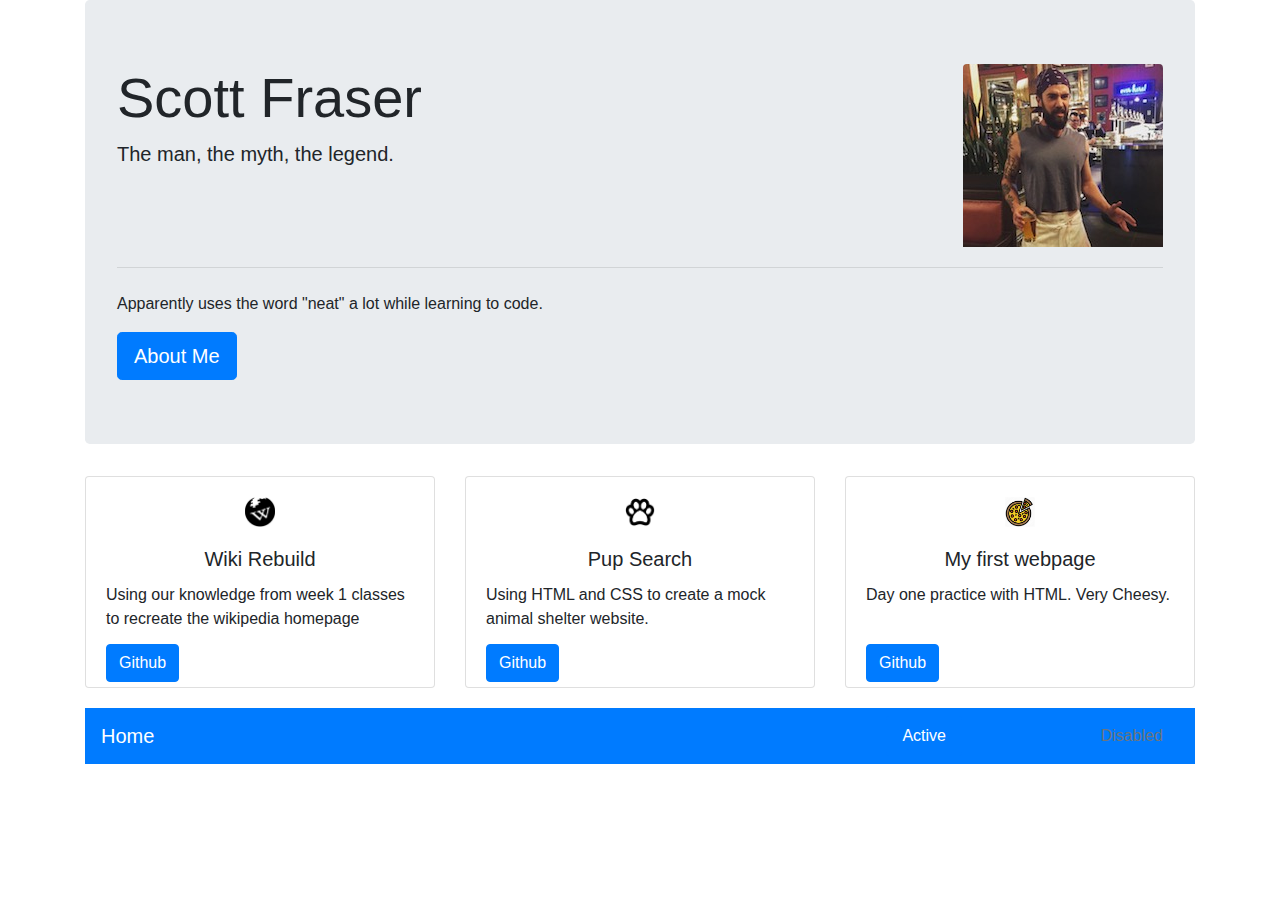
==== index.html @ 82d7b521 "fix spacing in cards" ====
<!DOCTYPE html>
<html lang="en" dir="ltr">
  <head>
    <link rel="stylesheet" href="css/styles.css" type="text/css">
    <link rel="stylesheet" href="css/bootstrap.css" type="text/css">
    <meta charset="utf-8">
    <title>Scott Fraser</title>
  </head>
  <body>
    <div class="container">
      <div class="jumbotron">
        <img src="img/chef.JPG" class="rounded float-right" alt="Chef Me">
        <h1 class="display-4">Scott Fraser</h1>
        <p class="lead">The man, the myth, the legend.</p>
        <hr class="my-4">
        <p>Apparently uses the word "neat" a lot while learning to code.</p>
        <a class="btn btn-primary btn-lg" href="#" role="button">About Me</a>
      </div>
      <div class="card-deck-wrapper">
        <div class="card-deck">
          <div class="card">
            <div class="card-body">
              <img src="img/wiki.png" alt="wikipedia" height="30" width="30">
              <h5 class="card-title">Wiki Rebuild</h5>
              <p class="card-text"> Using our knowledge from week 1 classes to recreate the wikipedia homepage</p>
              <a href="https://github.com/scottafraser/wiki" class="btn btn-primary">Github</a>
            </div>
          </div>
          <div class="card">
            <div class="card-body">
              <img src="img/pup.png" alt="pawprint" height="30" width="30">
              <h5 class="card-title">Pup Search</h5>
              <p class="card-text"> Using HTML and CSS to create a mock animal shelter website.</p>
              <a href="https://github.com/scottafraser/shelter" class="btn btn-primary">Github</a>
            </div>
          </div>
          <div class="card">
            <div class="card-body">
              <img src="img/pizza.jpeg" alt="pawprint" height="30" width="30">
              <h5 class="card-title">My first webpage</h5>
              <p class="card-text"> Day one practice with HTML. Very Cheesy.</p>
              <a href="https://github.com/scottafraser/first-webpage" class="btn btn-primary">Github</a>
            </div>
          </div>
        </div>
      </div>
        <nav class="navbar navbar-dark bg-primary">
          <a class="navbar-brand" href="#">Home</a>
            <ul class="nav nav-pills">
              <li class="nav-item">
                <a class="nav-link active" href="#">Active</a>
              </li>
              <li class="nav-item">
                <a class="nav-link" href="#">Link</a>
              </li>
              <li class="nav-item">
                <a class="nav-link" href="#">Link</a>
              </li>
              <li class="nav-item">
                <a class="nav-link disabled" href="#">Disabled</a>
              </li>
            </ul>
        </nav>
      </div>
  </body>
</html>
---- css/styles.css ----
button:hover, a:hover {
    opacity: 0.7;
}



.jumbotron img {
  padding-bottom: 20px;
}

.my-4 {
  clear: right;
}

.navbar navbar-dark bg-primary {
  padding-top: 600px;
}

.card img{
  display: block;
  margin-left: auto;
  margin-right: auto;
}

.card-title {
  padding-top: 20px;
  text-align: center;
}

.card-text {
  padding-bottom: 20px;
}

.card a {
  position: absolute;
  bottom: 0;
  margin-bottom: 5px;
}

.card-deck-wrapper {
  margin-bottom: 20px;
}
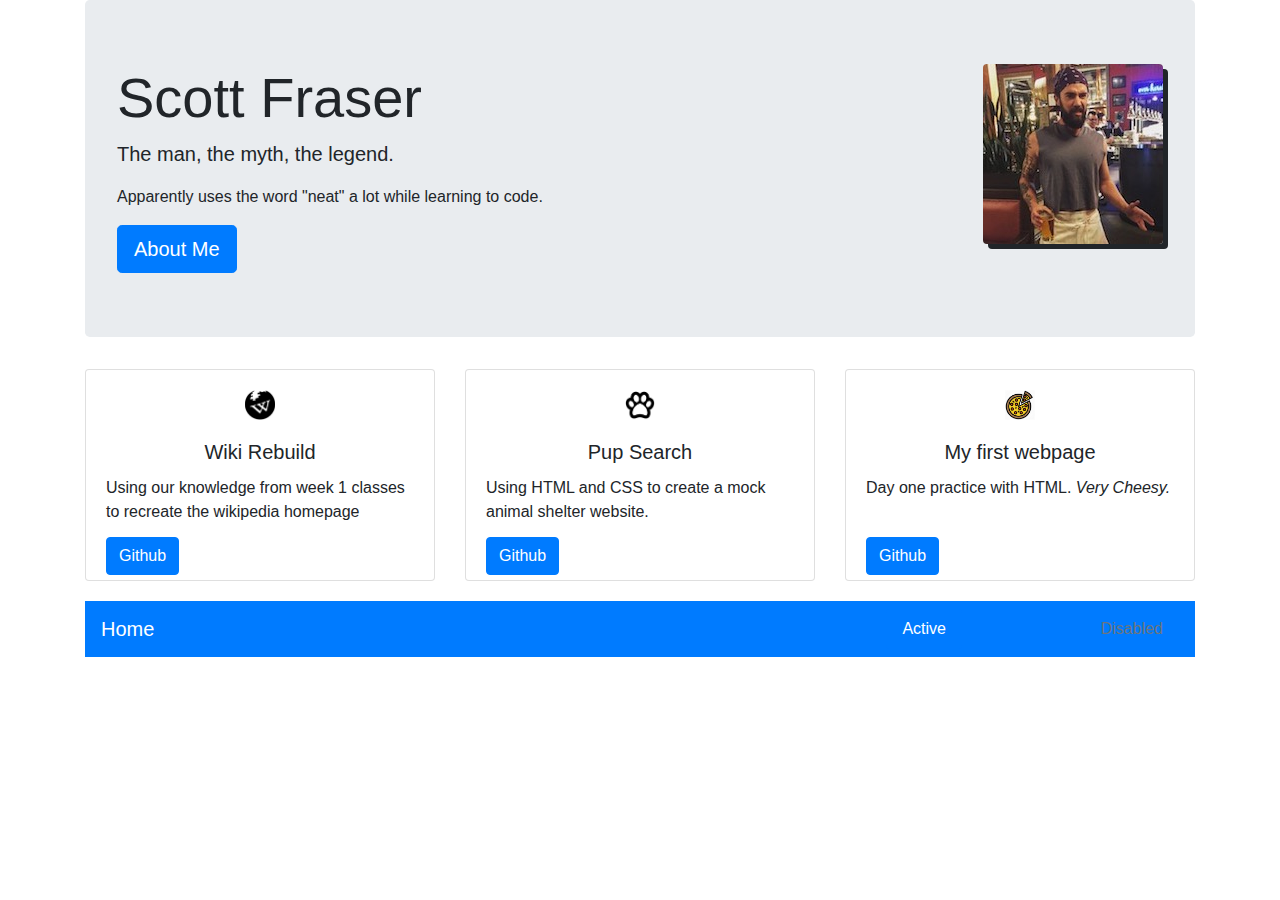
==== commit 7bb0d957: "create aboutme.html" ====
--- a/index.html
+++ b/index.html
@@ -10,11 +10,10 @@
     <div class="container">
       <div class="jumbotron">
         <img src="img/chef.JPG" class="rounded float-right" alt="Chef Me">
-        <h1 class="display-4">Scott Fraser</h1>
+        <h1 class="display-4"><strong>Scott Fraser</strong></h1>
         <p class="lead">The man, the myth, the legend.</p>
-        <hr class="my-4">
         <p>Apparently uses the word "neat" a lot while learning to code.</p>
-        <a class="btn btn-primary btn-lg" href="#" role="button">About Me</a>
+        <a class="btn btn-primary btn-lg" href="aboutme.html" role="button">About Me</a>
       </div>
       <div class="card-deck-wrapper">
         <div class="card-deck">
@@ -38,7 +37,7 @@
             <div class="card-body">
               <img src="img/pizza.jpeg" alt="pawprint" height="30" width="30">
               <h5 class="card-title">My first webpage</h5>
-              <p class="card-text"> Day one practice with HTML. Very Cheesy.</p>
+              <p class="card-text"> Day one practice with HTML. <em>Very Cheesy.</em></p>
               <a href="https://github.com/scottafraser/first-webpage" class="btn btn-primary">Github</a>
             </div>
           </div>
--- a/css/styles.css
+++ b/css/styles.css
@@ -3,16 +3,20 @@
     opacity: 0.7;
 }
 
-
+.jumbotron {
+  background-image: url("img/mtn.jpeg");
+}
 
 .jumbotron img {
-  padding-bottom: 20px;
+  padding-bottom: ;
+  box-shadow: 5px 5px;
 }
 
-.my-4 {
-  clear: right;
+.jumbotron
+p
+a {
+  float: left
 }
-
 .navbar navbar-dark bg-primary {
   padding-top: 600px;
 }
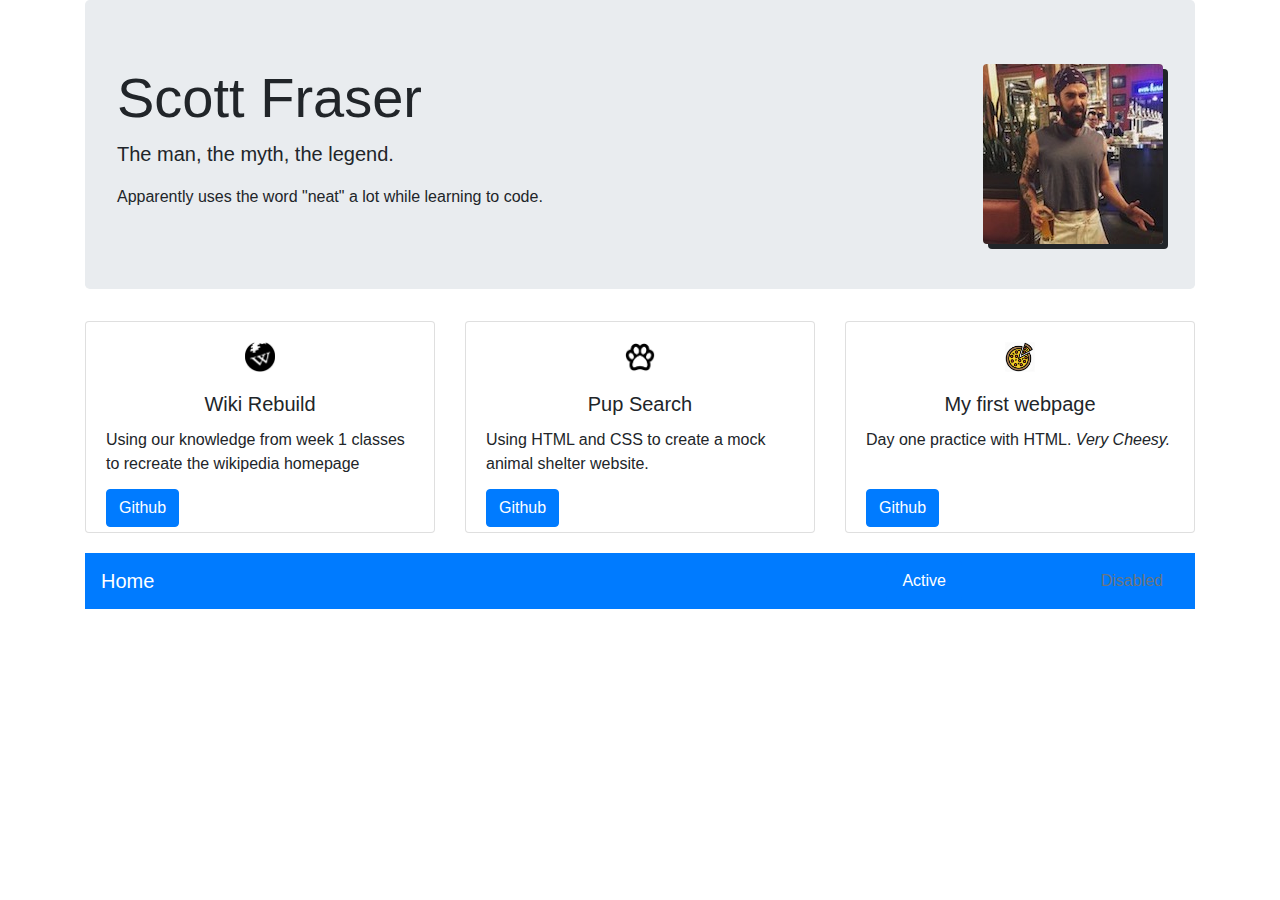
==== commit 71d59c53: "remove second page, add background image" ====
--- a/index.html
+++ b/index.html
@@ -13,7 +13,6 @@
         <h1 class="display-4"><strong>Scott Fraser</strong></h1>
         <p class="lead">The man, the myth, the legend.</p>
         <p>Apparently uses the word "neat" a lot while learning to code.</p>
-        <a class="btn btn-primary btn-lg" href="aboutme.html" role="button">About Me</a>
       </div>
       <div class="card-deck-wrapper">
         <div class="card-deck">
--- a/css/styles.css
+++ b/css/styles.css
@@ -1,6 +1,11 @@
 
 button:hover, a:hover {
     opacity: 0.7;
+}
+
+body {
+    background-image: url(../img/cloudy-day.png);
+
 }
 
 .jumbotron {
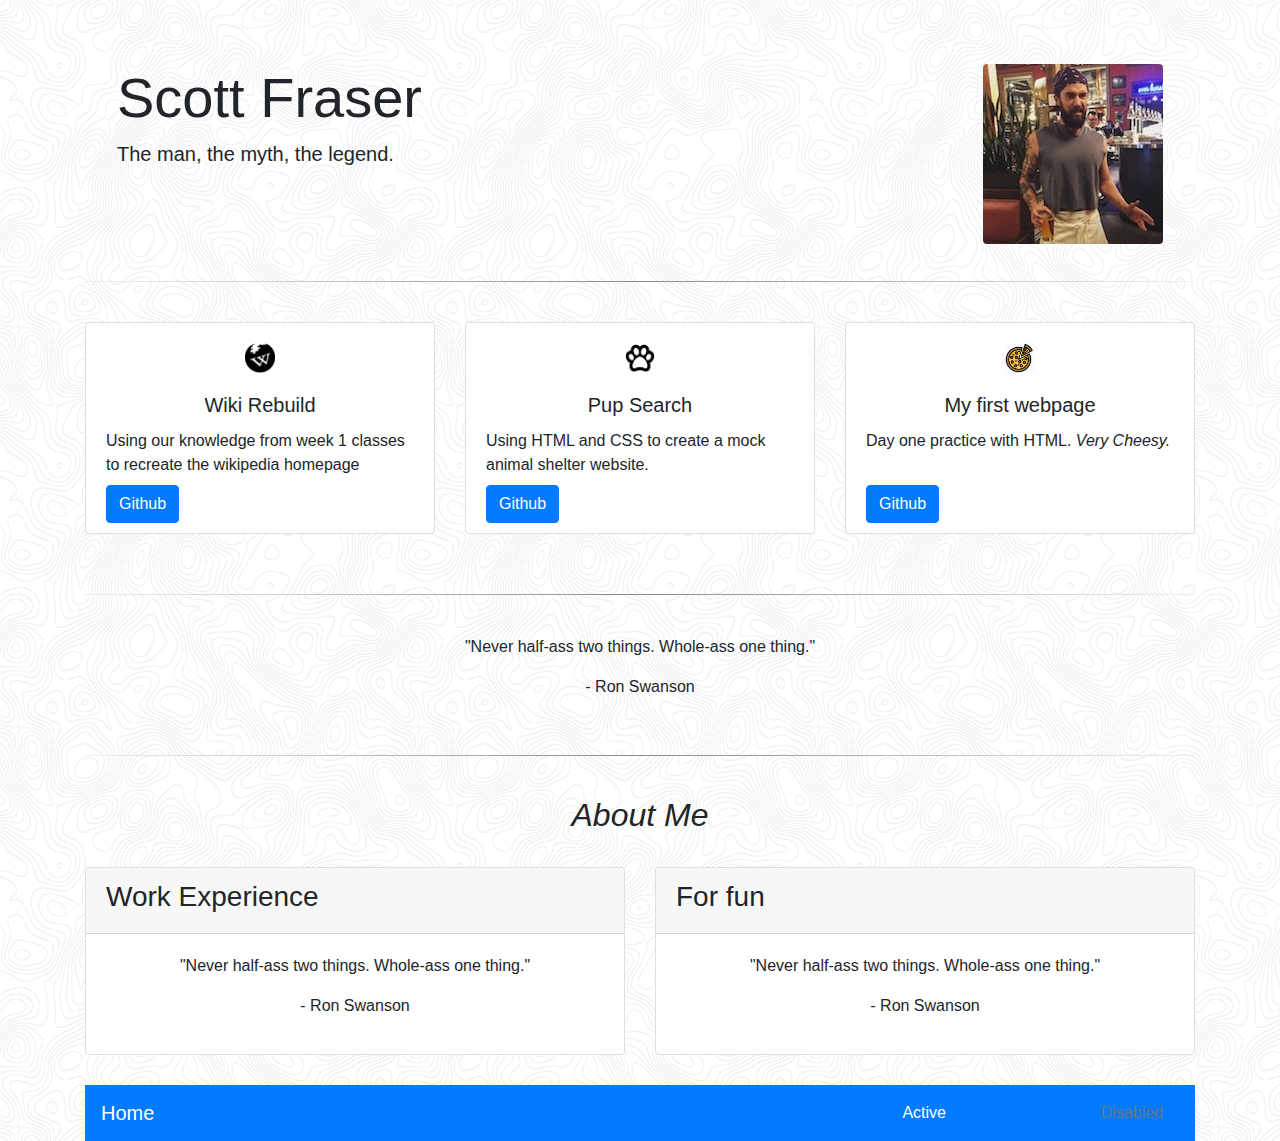
==== commit 1a9c4952: "about me sections" ====
--- a/index.html
+++ b/index.html
@@ -12,8 +12,9 @@
         <img src="img/chef.JPG" class="rounded float-right" alt="Chef Me">
         <h1 class="display-4"><strong>Scott Fraser</strong></h1>
         <p class="lead">The man, the myth, the legend.</p>
-        <p>Apparently uses the word "neat" a lot while learning to code.</p>
       </div>
+      <hr class="style14">
+      <br>
       <div class="card-deck-wrapper">
         <div class="card-deck">
           <div class="card">
@@ -42,6 +43,38 @@
           </div>
         </div>
       </div>
+      <br>
+      <hr class="style14">
+      <br>
+      <blockquote>
+        <p>"Never half-ass two things. Whole-ass one thing."</p>
+        <footer> - Ron Swanson </footer>
+      </blockquote>
+      <br>
+      <hr class="style14">
+      <br>
+      <h2>About Me</h2>
+      <br>
+      <div class="card-deck">
+        <div class="card">
+          <div class="card-header"><h3>Work Experience</h3></div>
+          <div class="card-body">
+            <blockquote>
+              <p>"Never half-ass two things. Whole-ass one thing."</p>
+              <footer> - Ron Swanson </footer>
+            </blockquote>
+          </div>
+        </div>
+        <div class="card">
+          <div class="card-header"><h3>For fun</h3></div>
+          <div class="card-body">
+            <blockquote>
+              <p>"Never half-ass two things. Whole-ass one thing."</p>
+              <footer> - Ron Swanson </footer>
+            </blockquote>
+          </div>
+        </div>
+      </div>
         <nav class="navbar navbar-dark bg-primary">
           <a class="navbar-brand" href="#">Home</a>
             <ul class="nav nav-pills">
--- a/css/styles.css
+++ b/css/styles.css
@@ -4,12 +4,13 @@
 }
 
 body {
-    background-image: url(../img/cloudy-day.png);
-
+    background-image: url(../img/topography.png);
 }
 
 .jumbotron {
   background-image: url("img/mtn.jpeg");
+    background-color:transparent !important;
+}
 }
 
 .jumbotron img {
@@ -44,9 +45,31 @@
 .card a {
   position: absolute;
   bottom: 0;
-  margin-bottom: 5px;
+  margin-bottom: 10px;
 }
 
 .card-deck-wrapper {
   margin-bottom: 20px;
 }
+
+hr.style14 {
+  border: 0;
+  height: 1px;
+  background-image: -webkit-linear-gradient(left, #f0f0f0, #8c8b8b, #f0f0f0);
+  background-image: -moz-linear-gradient(left, #f0f0f0, #8c8b8b, #f0f0f0);
+  background-image: -ms-linear-gradient(left, #f0f0f0, #8c8b8b, #f0f0f0);
+  background-image: -o-linear-gradient(left, #f0f0f0, #8c8b8b, #f0f0f0);
+}
+
+blockquote {
+  text-align: center;
+}
+
+h2 {
+  text-align: center;
+  font-style: italic;
+}
+
+nav {
+  margin-top: 30px;
+}
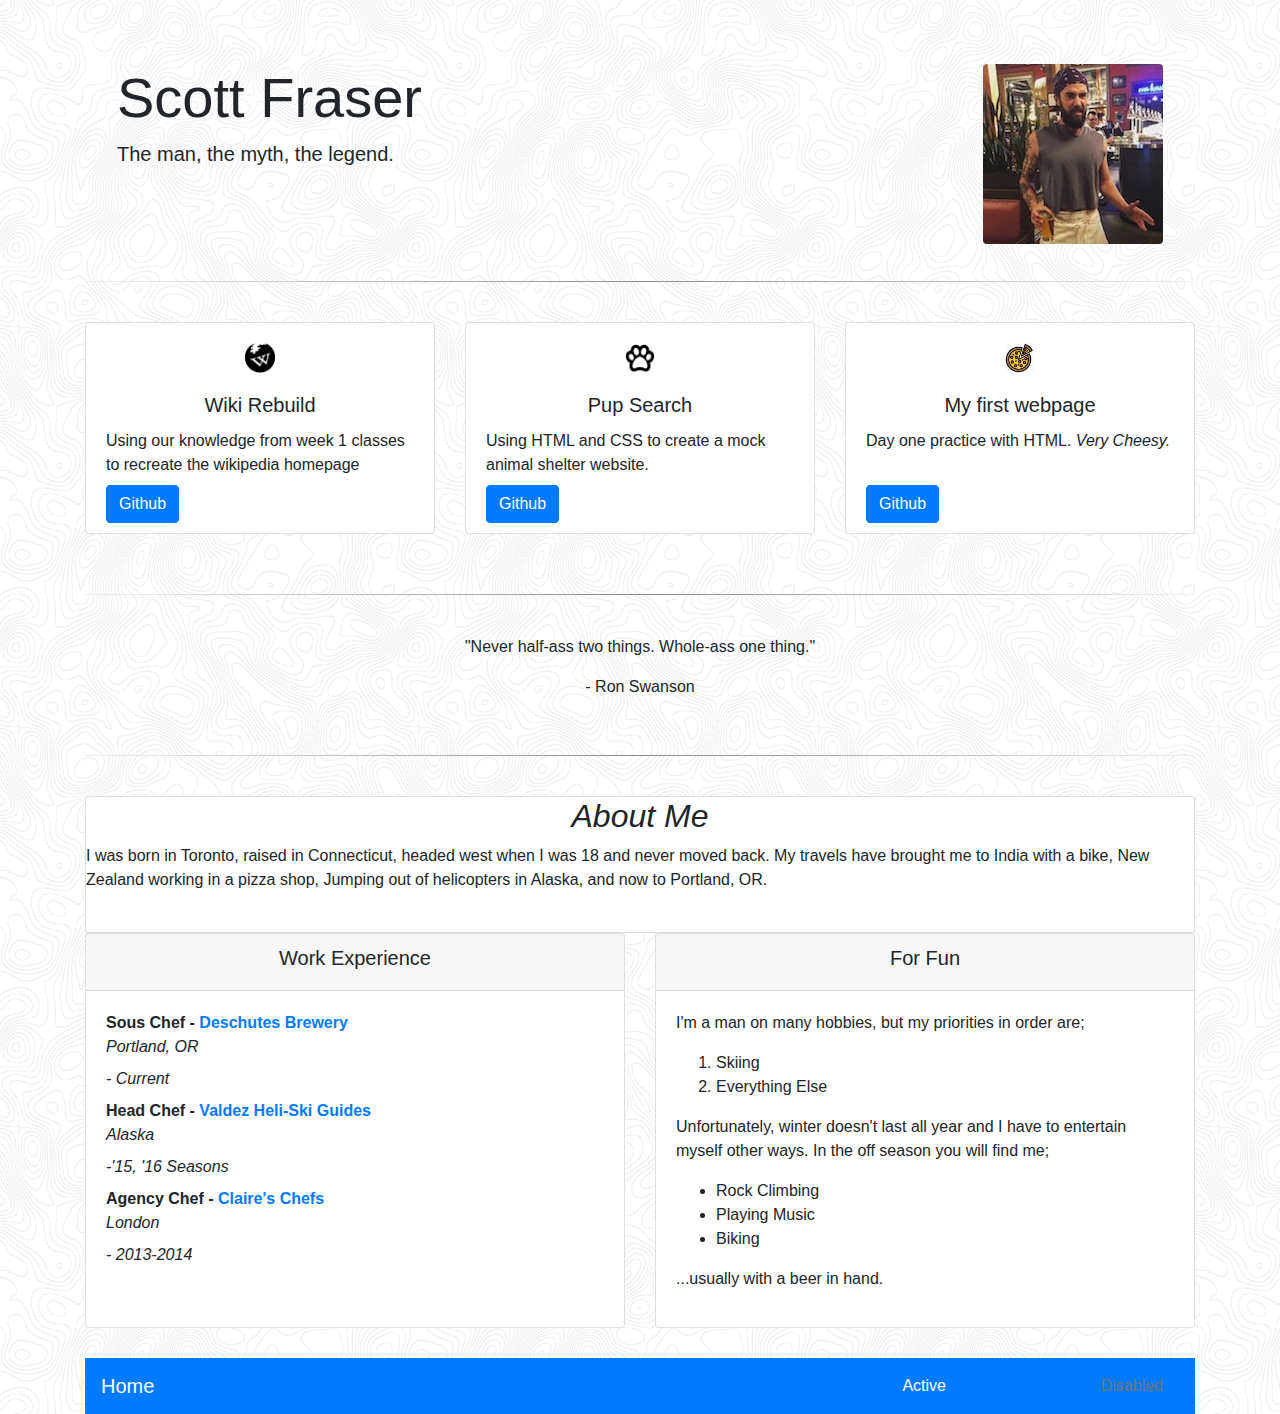
==== commit f74972cd: "add about me section, fill in work and for fun sections, create links to work:" ====
--- a/index.html
+++ b/index.html
@@ -53,25 +53,44 @@
       <br>
       <hr class="style14">
       <br>
-      <h2>About Me</h2>
-      <br>
+      <div class="card">
+        <h2>About Me</h2>
+        <p>I was born in Toronto, raised in Connecticut, headed west when I was 18 and never moved back. My travels have brought me to India with a bike, New Zealand working in a pizza shop, Jumping out of helicopters in Alaska, and now to Portland, OR.</p>
+        <br>
+      </div>
       <div class="card-deck">
         <div class="card">
-          <div class="card-header"><h3>Work Experience</h3></div>
+          <div class="card-header"><h5>Work Experience</h5></div>
           <div class="card-body">
-            <blockquote>
-              <p>"Never half-ass two things. Whole-ass one thing."</p>
-              <footer> - Ron Swanson </footer>
-            </blockquote>
+            <dl>
+              <dt>Sous Chef - <a href="https://www.deschutesbrewery.com/">Deschutes Brewery</a></dt>
+              <dd> Portland, OR</dd>
+              <dd>- Current</dd>
+              <dt>Head Chef - <a href="https://www.valdezheliskiguides.com/">Valdez Heli-Ski Guides</a></dt>
+              <dd> Alaska</dd>
+              <dd>-'15, '16 Seasons</dd>
+              <dt>Agency Chef - <a href="http://www.claireschefs.com/">Claire's Chefs</a></dt>
+              <dd> London</dd>
+              <dd>- 2013-2014</dd>
+            </dl>
           </div>
         </div>
         <div class="card">
-          <div class="card-header"><h3>For fun</h3></div>
+          <div class="card-header"><h5>For Fun</h5></div>
           <div class="card-body">
-            <blockquote>
-              <p>"Never half-ass two things. Whole-ass one thing."</p>
-              <footer> - Ron Swanson </footer>
-            </blockquote>
+            <p>I'm a man on many hobbies, but my priorities in order are;</p>
+            <ol>
+              <li>Skiing</li>
+              <li>Everything Else</li>
+            </ol>
+            <p>Unfortunately, winter doesn't last all year and I have to entertain myself other ways. In the off season you will find me;</p>
+            <ul>
+              <li>Rock Climbing</li>
+              <li>Playing Music</li>
+              <li>Biking</li>
+            </ul>
+            <p>...usually with a beer in hand.</p>
+
           </div>
         </div>
       </div>
--- a/css/styles.css
+++ b/css/styles.css
@@ -42,7 +42,7 @@
   padding-bottom: 20px;
 }
 
-.card a {
+.btn {
   position: absolute;
   bottom: 0;
   margin-bottom: 10px;
@@ -65,8 +65,16 @@
   text-align: center;
 }
 
+h5 {
+  text-align: center;
+}
+
 h2 {
   text-align: center;
+  font-style: italic;
+}
+
+dd {
   font-style: italic;
 }
 
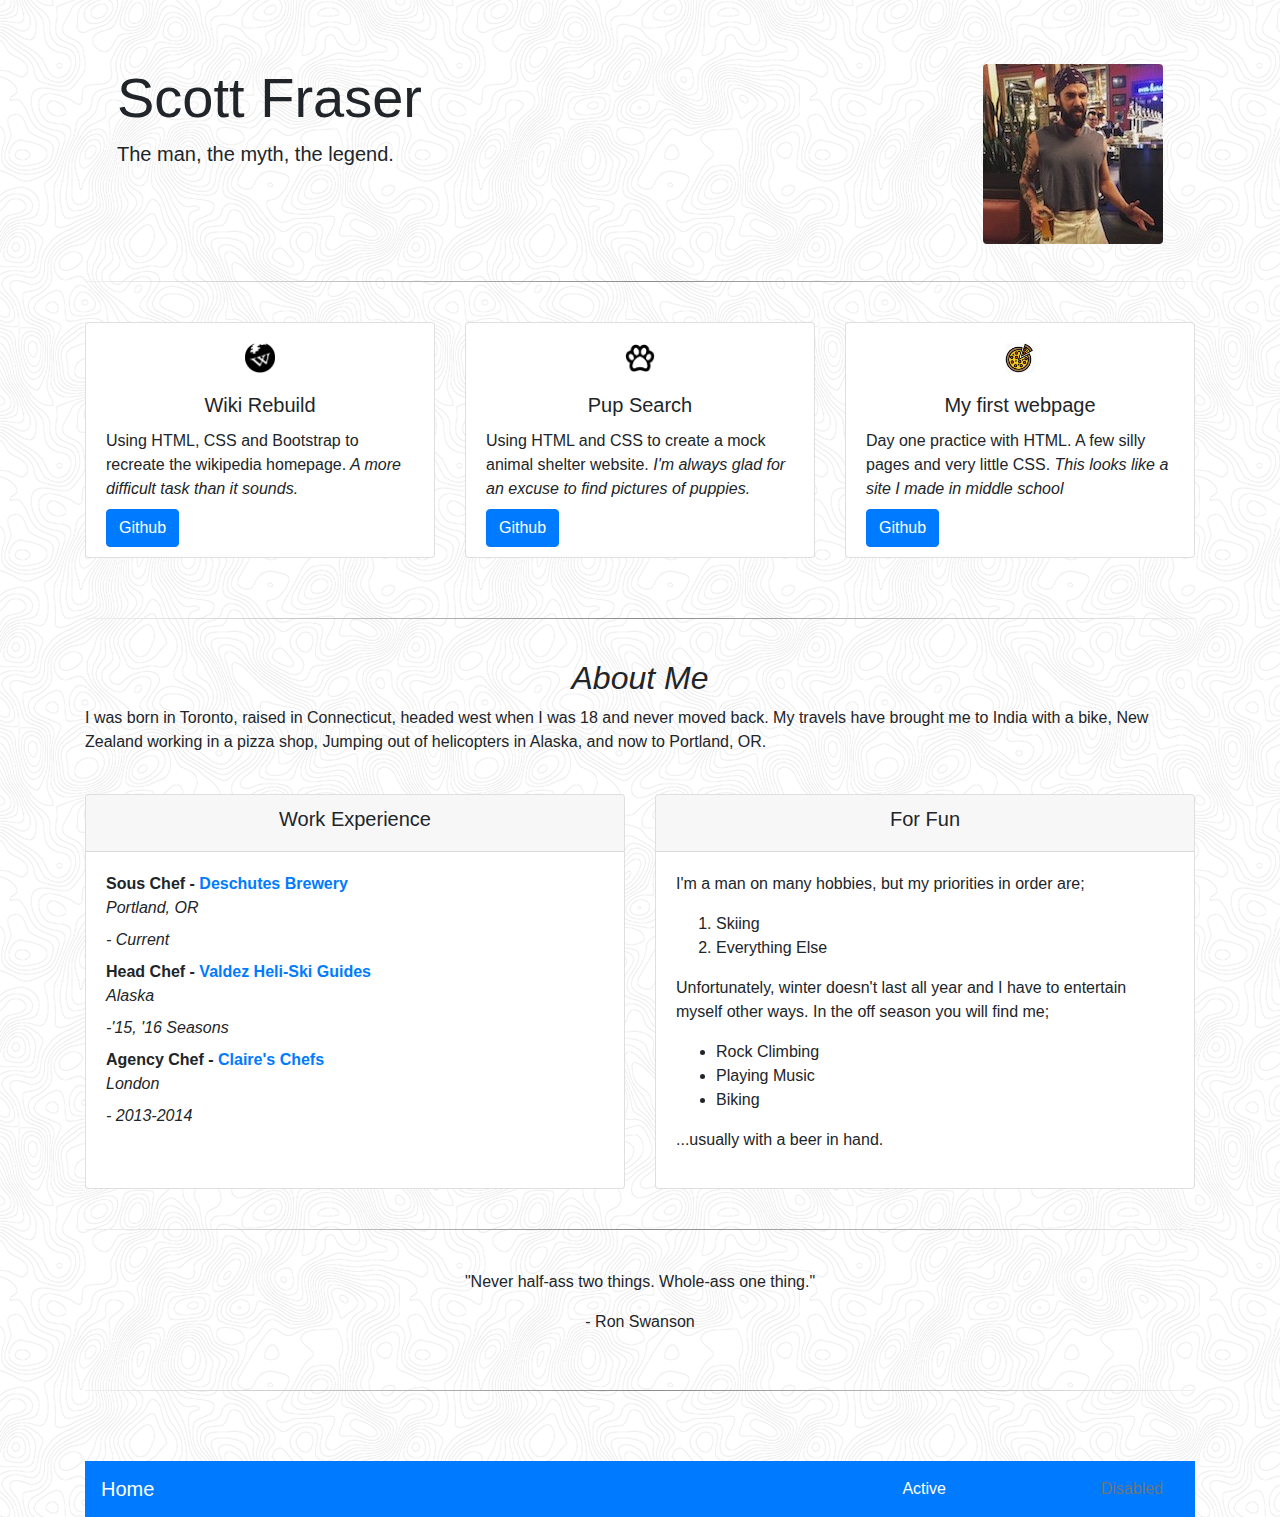
==== commit 22a12797: "move quote, add spans to project description" ====
--- a/index.html
+++ b/index.html
@@ -21,7 +21,7 @@
             <div class="card-body">
               <img src="img/wiki.png" alt="wikipedia" height="30" width="30">
               <h5 class="card-title">Wiki Rebuild</h5>
-              <p class="card-text"> Using our knowledge from week 1 classes to recreate the wikipedia homepage</p>
+              <p class="card-text"> Using HTML, CSS and Bootstrap to recreate the wikipedia homepage.<span class="description"> A more difficult task than it sounds.</span> </p>
               <a href="https://github.com/scottafraser/wiki" class="btn btn-primary">Github</a>
             </div>
           </div>
@@ -29,7 +29,7 @@
             <div class="card-body">
               <img src="img/pup.png" alt="pawprint" height="30" width="30">
               <h5 class="card-title">Pup Search</h5>
-              <p class="card-text"> Using HTML and CSS to create a mock animal shelter website.</p>
+              <p class="card-text"> Using HTML and CSS to create a mock animal shelter website. <span class="description"> I'm always glad for an excuse to find pictures of puppies.</span></p>
               <a href="https://github.com/scottafraser/shelter" class="btn btn-primary">Github</a>
             </div>
           </div>
@@ -37,7 +37,7 @@
             <div class="card-body">
               <img src="img/pizza.jpeg" alt="pawprint" height="30" width="30">
               <h5 class="card-title">My first webpage</h5>
-              <p class="card-text"> Day one practice with HTML. <em>Very Cheesy.</em></p>
+              <p class="card-text"> Day one practice with HTML. A few silly pages and very little CSS.<span class="description"> This looks like a site I made in middle school</span></p>
               <a href="https://github.com/scottafraser/first-webpage" class="btn btn-primary">Github</a>
             </div>
           </div>
@@ -46,18 +46,9 @@
       <br>
       <hr class="style14">
       <br>
-      <blockquote>
-        <p>"Never half-ass two things. Whole-ass one thing."</p>
-        <footer> - Ron Swanson </footer>
-      </blockquote>
+      <h2>About Me</h2>
+      <p>I was born in Toronto, raised in Connecticut, headed west when I was 18 and never moved back. My travels have brought me to India with a bike, New Zealand working in a pizza shop, Jumping out of helicopters in Alaska, and now to Portland, OR.</p>
       <br>
-      <hr class="style14">
-      <br>
-      <div class="card">
-        <h2>About Me</h2>
-        <p>I was born in Toronto, raised in Connecticut, headed west when I was 18 and never moved back. My travels have brought me to India with a bike, New Zealand working in a pizza shop, Jumping out of helicopters in Alaska, and now to Portland, OR.</p>
-        <br>
-      </div>
       <div class="card-deck">
         <div class="card">
           <div class="card-header"><h5>Work Experience</h5></div>
@@ -94,6 +85,16 @@
           </div>
         </div>
       </div>
+      <br>
+      <hr class="style14">
+      <br>
+      <blockquote>
+        <p>"Never half-ass two things. Whole-ass one thing."</p>
+        <footer> - Ron Swanson </footer>
+      </blockquote>
+      <br>
+      <hr class="style14">
+      <br>
         <nav class="navbar navbar-dark bg-primary">
           <a class="navbar-brand" href="#">Home</a>
             <ul class="nav nav-pills">
--- a/css/styles.css
+++ b/css/styles.css
@@ -7,6 +7,10 @@
     background-image: url(../img/topography.png);
 }
 
+.description {
+  font-style: italic;
+  font-weight: lighter;
+}
 .jumbotron {
   background-image: url("img/mtn.jpeg");
     background-color:transparent !important;
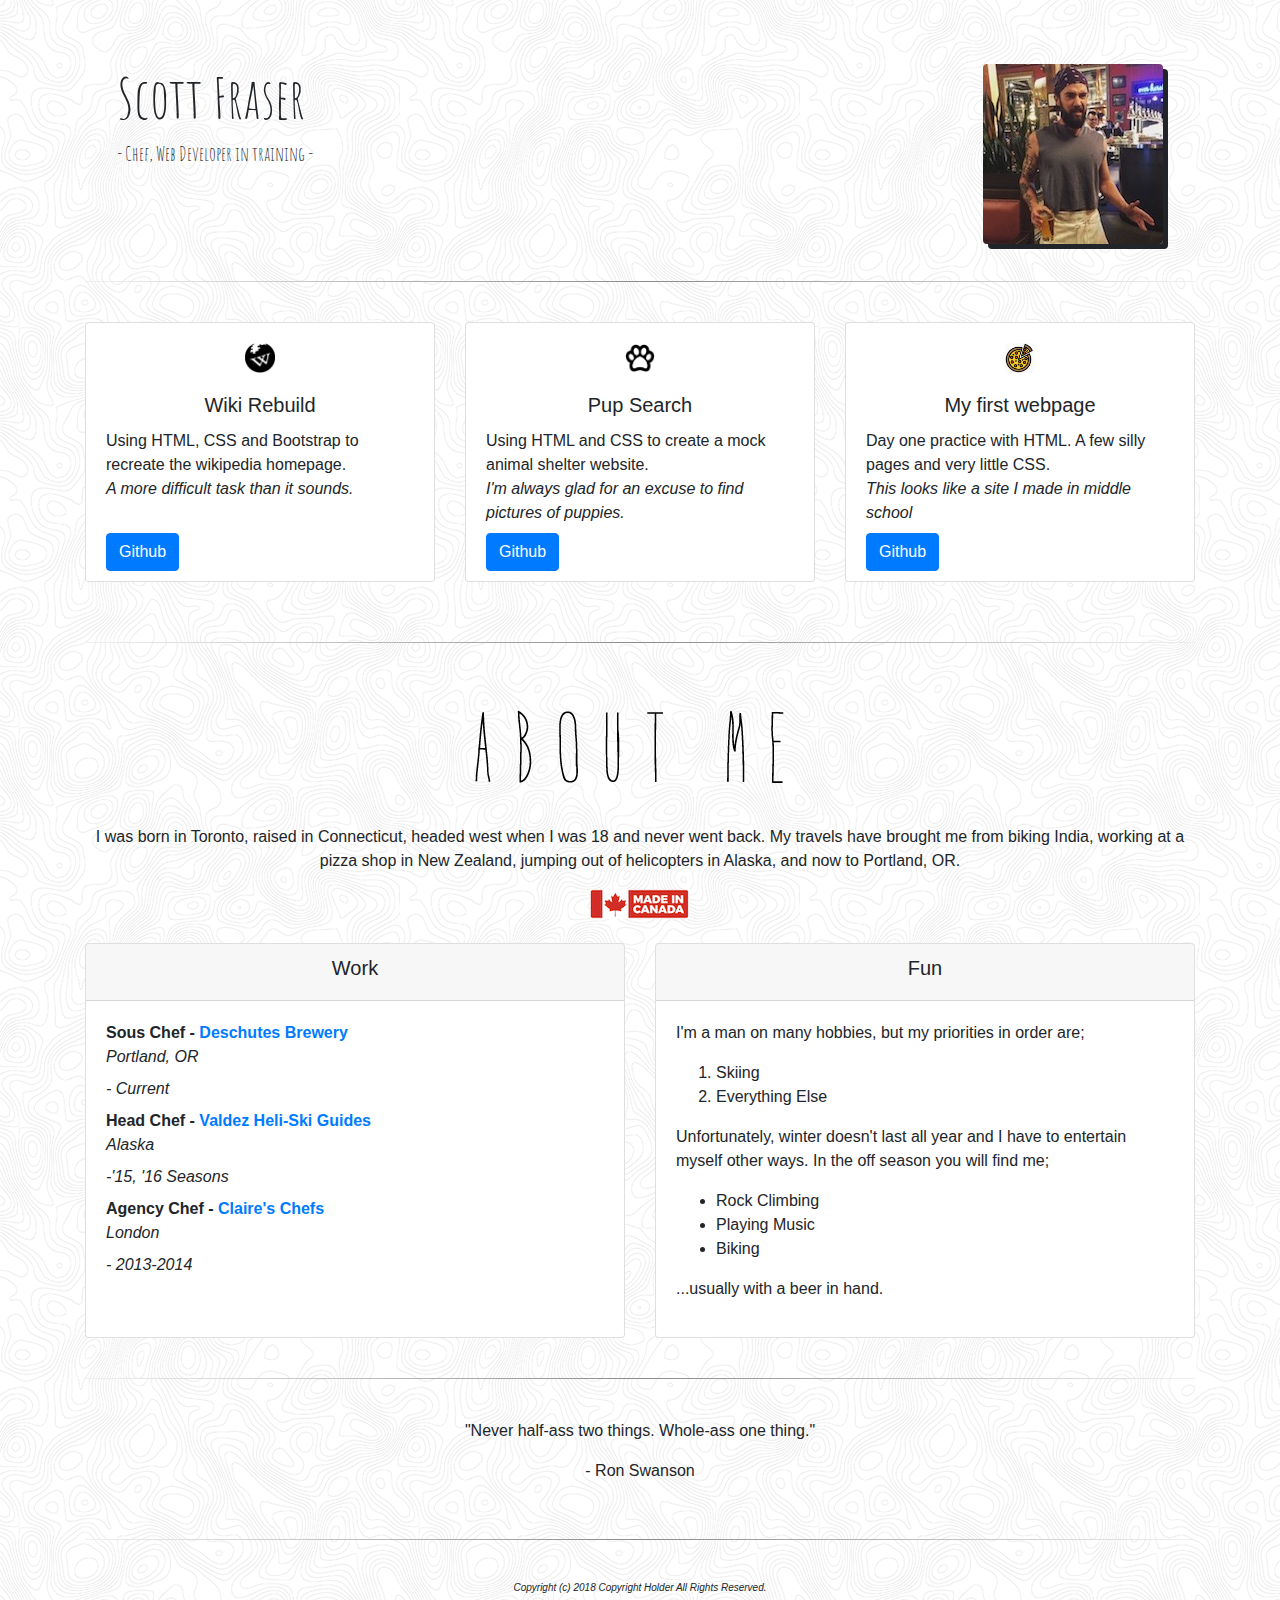
==== commit ccadae59: "added made in canada, adjusted jumbo font, text editing" ====
--- a/index.html
+++ b/index.html
@@ -3,6 +3,8 @@
   <head>
     <link rel="stylesheet" href="css/styles.css" type="text/css">
     <link rel="stylesheet" href="css/bootstrap.css" type="text/css">
+    <link href="https://fonts.googleapis.com/css?family=Amatic+SC" rel="stylesheet">
+    <link rel="stylesheet" href="https://cdnjs.cloudflare.com/ajax/libs/font-awesome/4.7.0/css/font-awesome.min.css">
     <meta charset="utf-8">
     <title>Scott Fraser</title>
   </head>
@@ -10,8 +12,8 @@
     <div class="container">
       <div class="jumbotron">
         <img src="img/chef.JPG" class="rounded float-right" alt="Chef Me">
-        <h1 class="display-4"><strong>Scott Fraser</strong></h1>
-        <p class="lead">The man, the myth, the legend.</p>
+        <h1 class="display-4"><strong> Scott Fraser</strong></h1>
+        <p class="lead">- Chef, Web Developer in training -</p>
       </div>
       <hr class="style14">
       <br>
@@ -21,7 +23,7 @@
             <div class="card-body">
               <img src="img/wiki.png" alt="wikipedia" height="30" width="30">
               <h5 class="card-title">Wiki Rebuild</h5>
-              <p class="card-text"> Using HTML, CSS and Bootstrap to recreate the wikipedia homepage.<span class="description"> A more difficult task than it sounds.</span> </p>
+              <p class="card-text"> Using HTML, CSS and Bootstrap to recreate the wikipedia homepage.<br><span class="description"> A more difficult task than it sounds.</span> </p>
               <a href="https://github.com/scottafraser/wiki" class="btn btn-primary">Github</a>
             </div>
           </div>
@@ -29,7 +31,7 @@
             <div class="card-body">
               <img src="img/pup.png" alt="pawprint" height="30" width="30">
               <h5 class="card-title">Pup Search</h5>
-              <p class="card-text"> Using HTML and CSS to create a mock animal shelter website. <span class="description"> I'm always glad for an excuse to find pictures of puppies.</span></p>
+              <p class="card-text"> Using HTML and CSS to create a mock animal shelter website.<br><span class="description"> I'm always glad for an excuse to find pictures of puppies.</span></p>
               <a href="https://github.com/scottafraser/shelter" class="btn btn-primary">Github</a>
             </div>
           </div>
@@ -37,7 +39,7 @@
             <div class="card-body">
               <img src="img/pizza.jpeg" alt="pawprint" height="30" width="30">
               <h5 class="card-title">My first webpage</h5>
-              <p class="card-text"> Day one practice with HTML. A few silly pages and very little CSS.<span class="description"> This looks like a site I made in middle school</span></p>
+              <p class="card-text"> Day one practice with HTML. A few silly pages and very little CSS.<br><span class="description"> This looks like a site I made in middle school</span></p>
               <a href="https://github.com/scottafraser/first-webpage" class="btn btn-primary">Github</a>
             </div>
           </div>
@@ -45,13 +47,15 @@
       </div>
       <br>
       <hr class="style14">
-      <br>
-      <h2>About Me</h2>
-      <p>I was born in Toronto, raised in Connecticut, headed west when I was 18 and never moved back. My travels have brought me to India with a bike, New Zealand working in a pizza shop, Jumping out of helicopters in Alaska, and now to Portland, OR.</p>
+      <div class="text-center">
+      <img src="img/aboutme.png" alt="about me">
+      <p>I was born in Toronto, raised in Connecticut, headed west when I was 18 and never went back. My travels have brought me from biking India, working at a pizza shop in New Zealand, jumping out of helicopters in Alaska, and now to Portland, OR.</p>
+      <img src="img/canada.png" alt="madeincanada">
+      </div>
       <br>
       <div class="card-deck">
         <div class="card">
-          <div class="card-header"><h5>Work Experience</h5></div>
+          <div class="card-header"><h5>Work</h5></div>
           <div class="card-body">
             <dl>
               <dt>Sous Chef - <a href="https://www.deschutesbrewery.com/">Deschutes Brewery</a></dt>
@@ -67,7 +71,7 @@
           </div>
         </div>
         <div class="card">
-          <div class="card-header"><h5>For Fun</h5></div>
+          <div class="card-header"><h5>Fun</h5></div>
           <div class="card-body">
             <p>I'm a man on many hobbies, but my priorities in order are;</p>
             <ol>
@@ -95,23 +99,9 @@
       <br>
       <hr class="style14">
       <br>
-        <nav class="navbar navbar-dark bg-primary">
-          <a class="navbar-brand" href="#">Home</a>
-            <ul class="nav nav-pills">
-              <li class="nav-item">
-                <a class="nav-link active" href="#">Active</a>
-              </li>
-              <li class="nav-item">
-                <a class="nav-link" href="#">Link</a>
-              </li>
-              <li class="nav-item">
-                <a class="nav-link" href="#">Link</a>
-              </li>
-              <li class="nav-item">
-                <a class="nav-link disabled" href="#">Disabled</a>
-              </li>
-            </ul>
-        </nav>
+      <div id="footer">
+      <p>Copyright (c) 2018 Copyright Holder All Rights Reserved.</p>
       </div>
+    </div>
   </body>
 </html>
--- a/css/styles.css
+++ b/css/styles.css
@@ -12,9 +12,8 @@
   font-weight: lighter;
 }
 .jumbotron {
-  background-image: url("img/mtn.jpeg");
-    background-color:transparent !important;
-}
+  background-color:transparent !important;
+  font-family: 'Amatic SC', cursive;
 }
 
 .jumbotron img {
@@ -26,9 +25,6 @@
 p
 a {
   float: left
-}
-.navbar navbar-dark bg-primary {
-  padding-top: 600px;
 }
 
 .card img{
@@ -82,6 +78,9 @@
   font-style: italic;
 }
 
-nav {
-  margin-top: 30px;
+#footer {
+  text-align: center;
+  font-size: 10px;
+  font-style: oblique;
+  font-weight: lighter;
 }
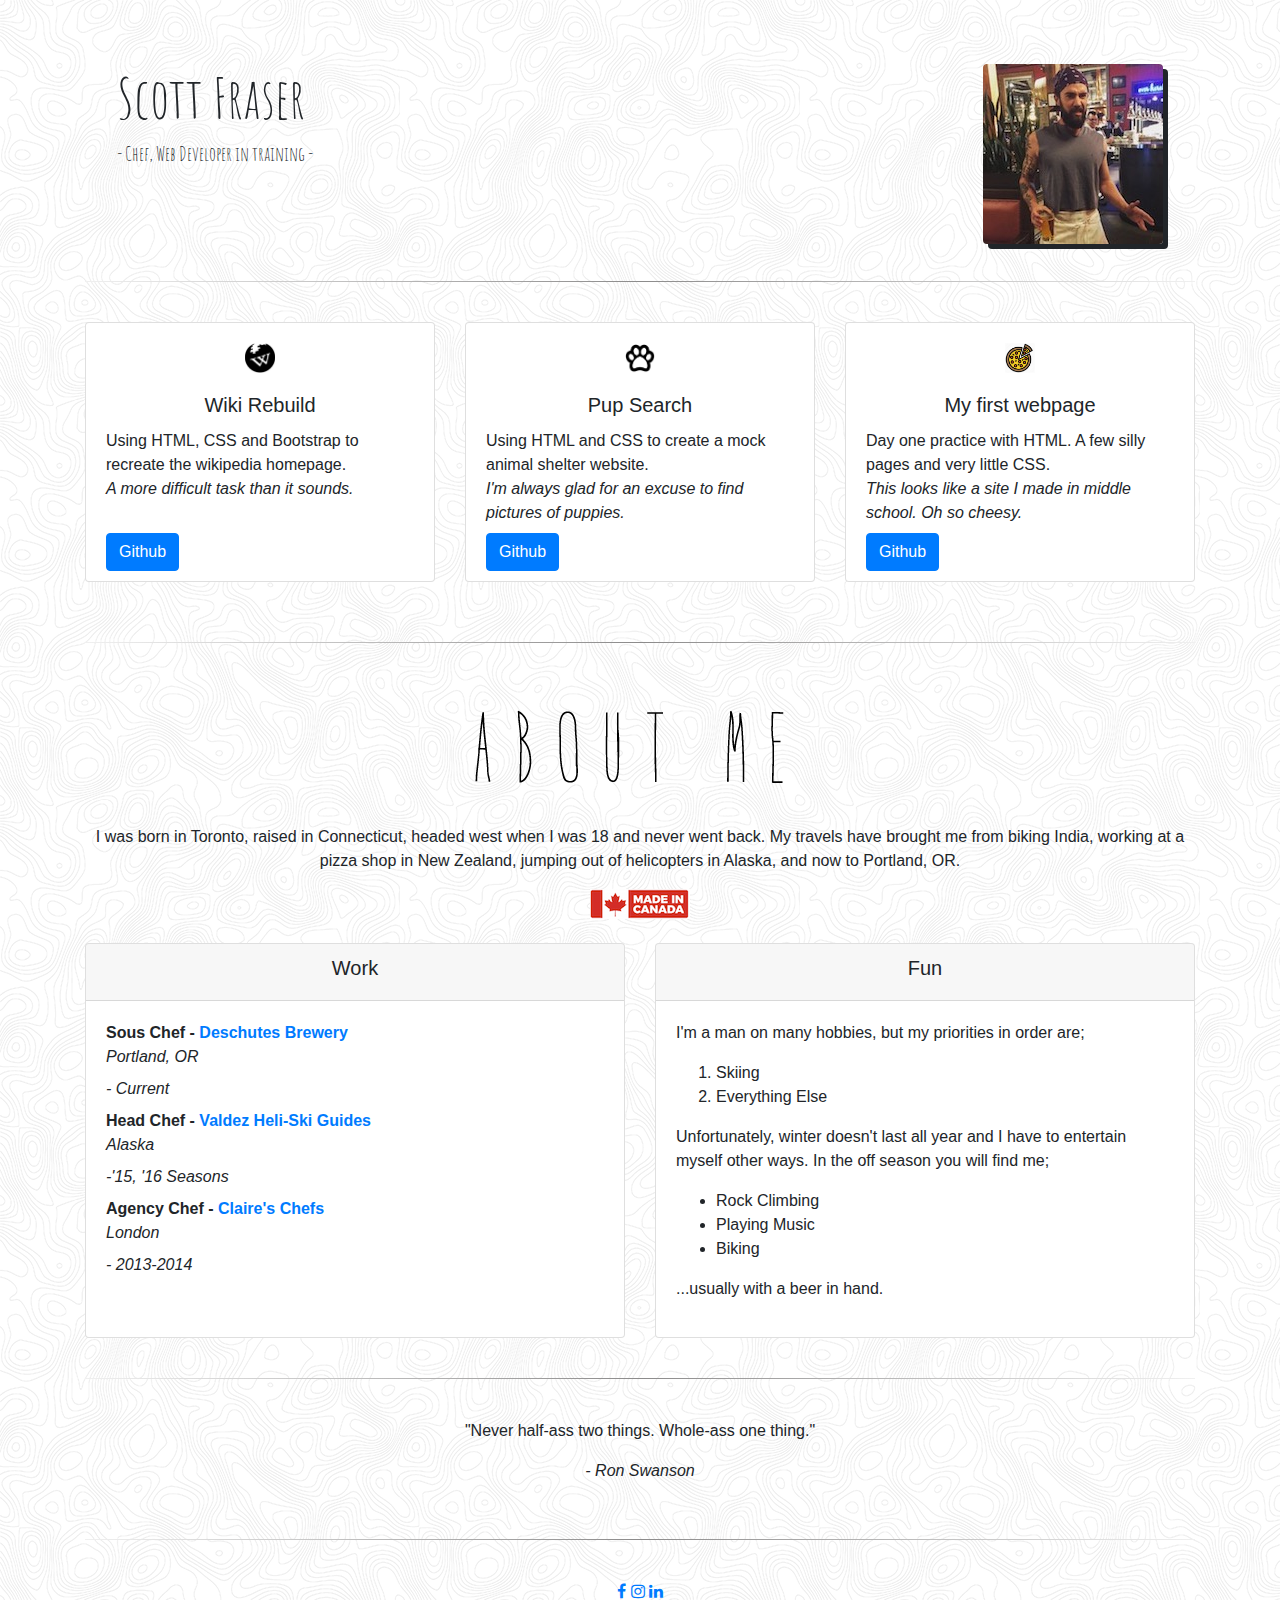
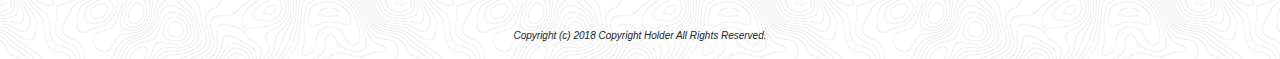
==== commit 34a3204a: "text edits, footer changes" ====
--- a/index.html
+++ b/index.html
@@ -39,7 +39,7 @@
             <div class="card-body">
               <img src="img/pizza.jpeg" alt="pawprint" height="30" width="30">
               <h5 class="card-title">My first webpage</h5>
-              <p class="card-text"> Day one practice with HTML. A few silly pages and very little CSS.<br><span class="description"> This looks like a site I made in middle school</span></p>
+              <p class="card-text"> Day one practice with HTML. A few silly pages and very little CSS.<br><span class="description"> This looks like a site I made in middle school. Oh so cheesy.</span></p>
               <a href="https://github.com/scottafraser/first-webpage" class="btn btn-primary">Github</a>
             </div>
           </div>
@@ -94,13 +94,19 @@
       <br>
       <blockquote>
         <p>"Never half-ass two things. Whole-ass one thing."</p>
-        <footer> - Ron Swanson </footer>
+        <footer><em>- Ron Swanson<em></footer>
       </blockquote>
       <br>
       <hr class="style14">
       <br>
+      <div class="social">
+        <a href="https://www.facebook.com/scott.fraser.3110" class="fa fa-facebook"></a>
+        <a href="https://www.instagram.com/chefscottfraser/" class="fa fa-instagram"></a>
+        <a href="https://www.linkedin.com/in/scott-fraser-871a7468/" class="fa fa-linkedin"></a>
+      </div>
+      <br>
       <div id="footer">
-      <p>Copyright (c) 2018 Copyright Holder All Rights Reserved.</p>
+        <p>Copyright (c) 2018 Copyright Holder All Rights Reserved.</p>
       </div>
     </div>
   </body>
--- a/css/styles.css
+++ b/css/styles.css
@@ -84,3 +84,7 @@
   font-style: oblique;
   font-weight: lighter;
 }
+
+.social {
+  text-align: center;
+}
